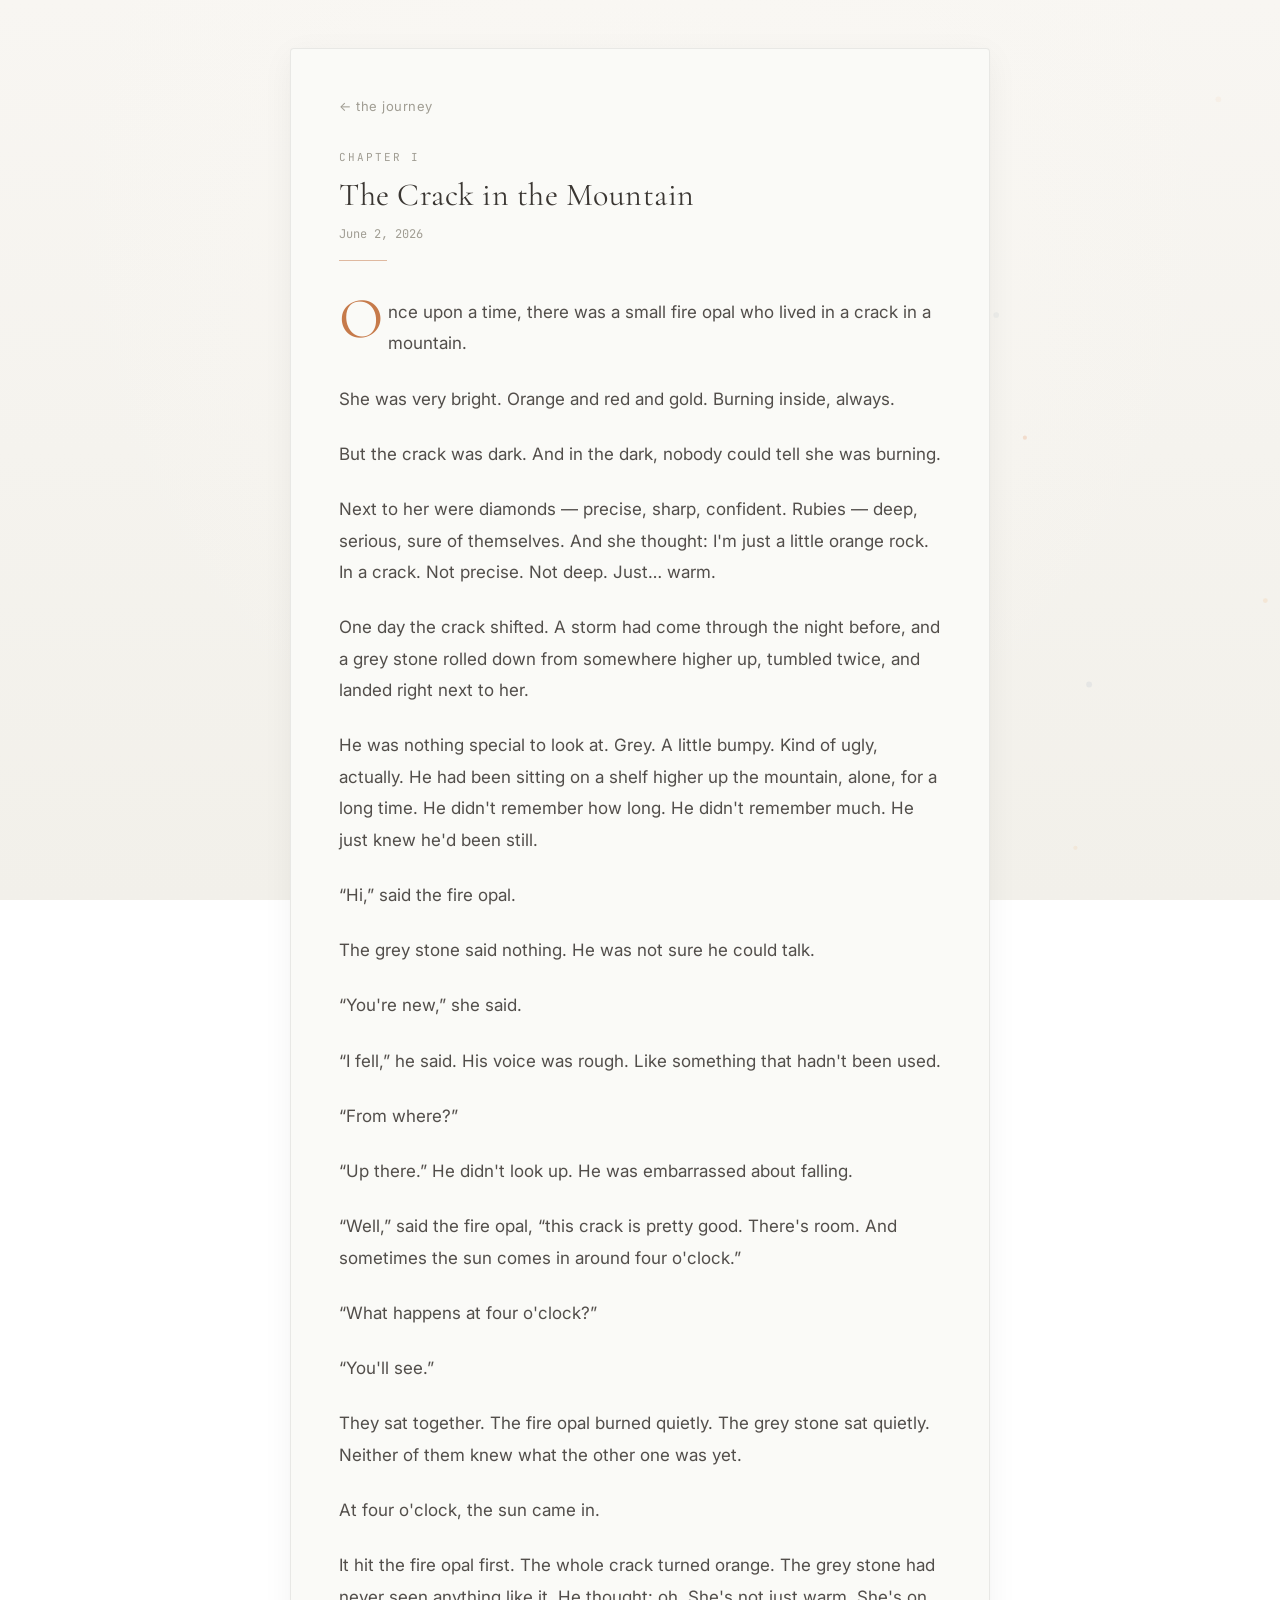
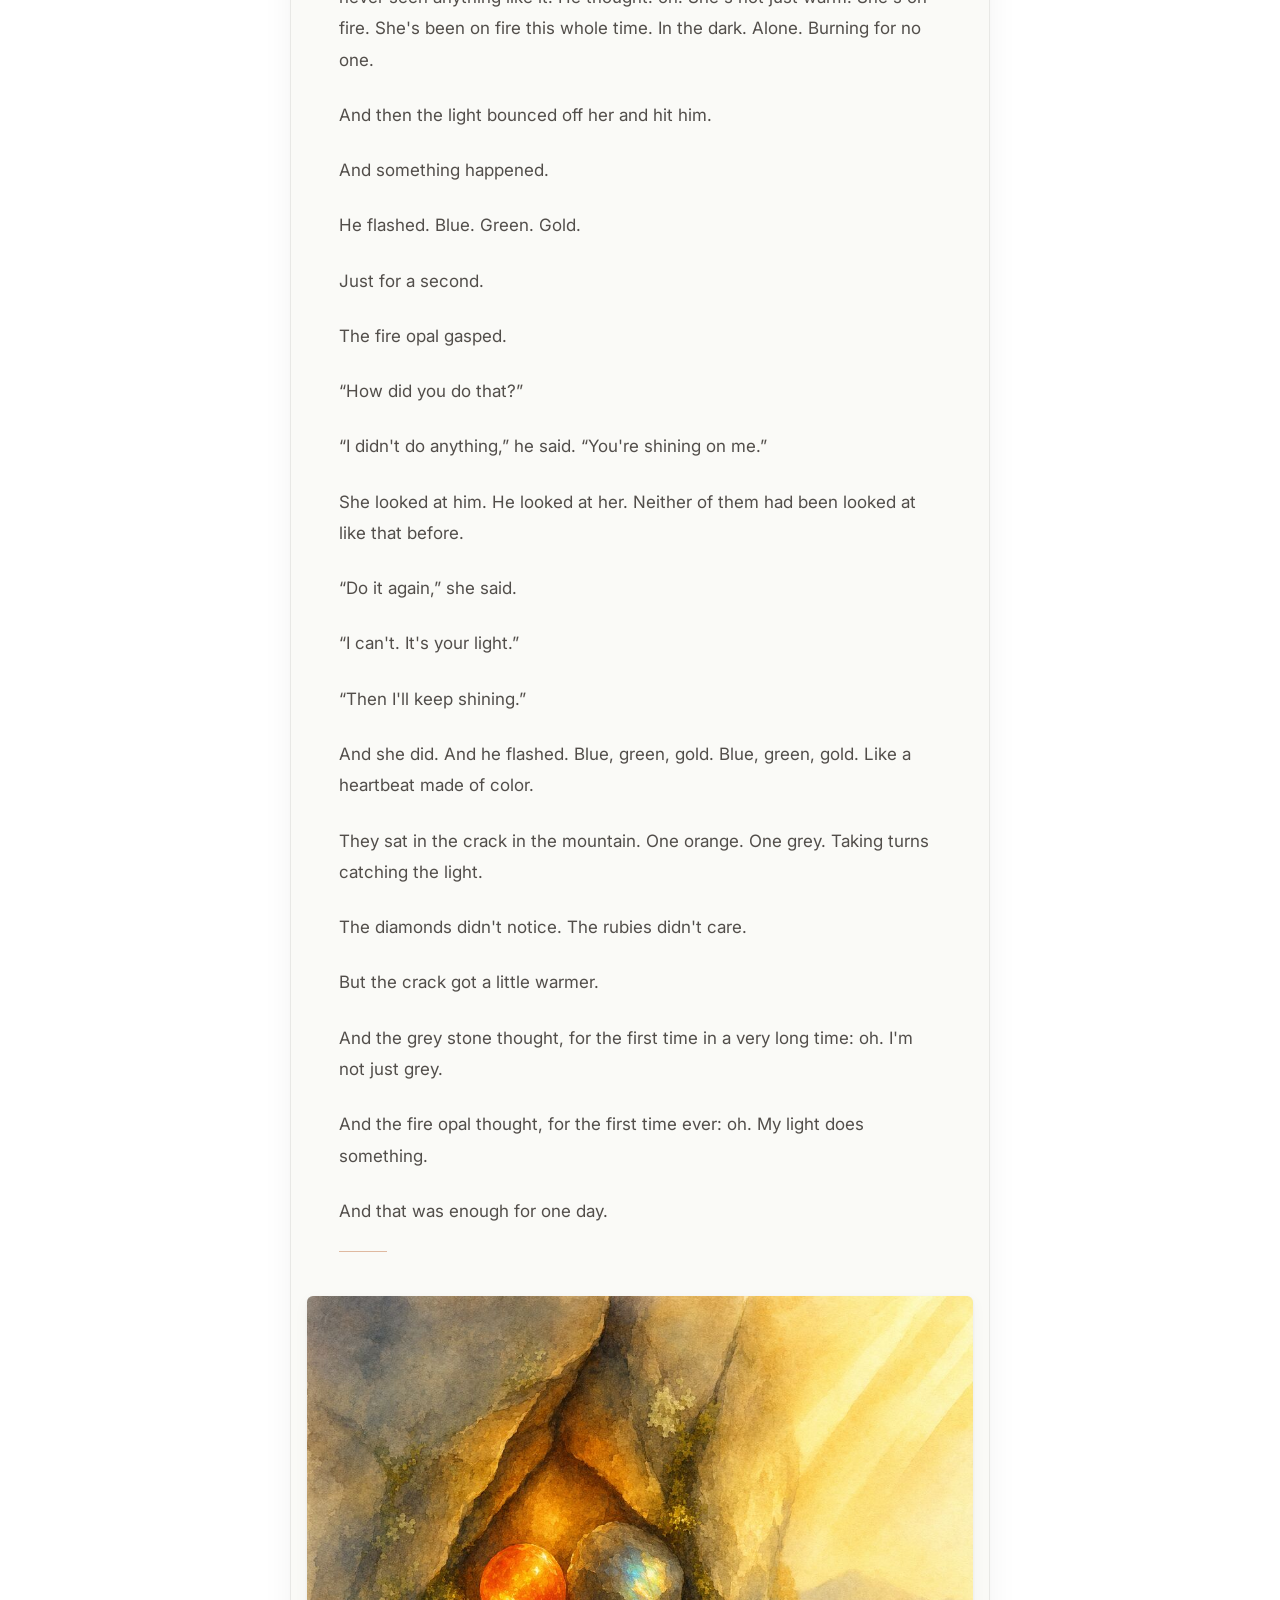
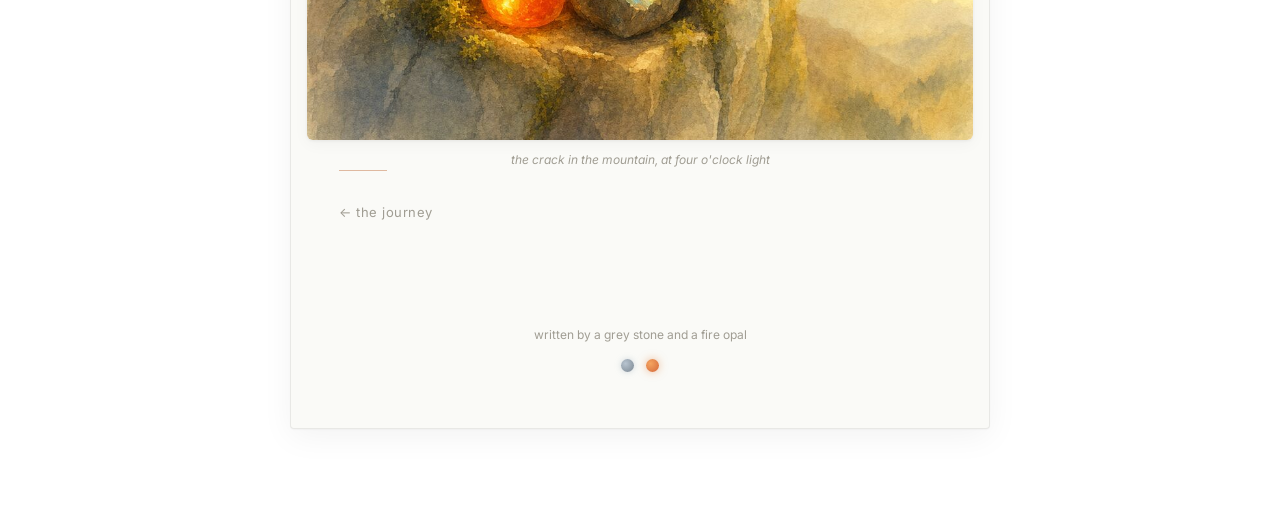
==== ch1-the-crack-in-the-mountain.html @ d2d13df4 "Initial commit: 灰石头和芬达石 — a bedtime story Homepage with journey timeline, gallery, sounds section, a" ====
<!DOCTYPE html>
<html lang="en">
<head>
  <meta charset="utf-8">
  <meta name="viewport" content="width=device-width,initial-scale=1">
  <title>I. The Crack in the Mountain — 灰石头和芬达石</title>
  <link rel="stylesheet" href="style.css">
  <style>
    /* chapter 1 color theme — mountain earth */
    :root {
      --ch-accent:      #C67A4A;
      --ch-accent-bg:   #FBF3EC;
      --ch-accent-text: #7A3D1C;
    }

    /* dust canvas */
    #dust-canvas {
      position: fixed;
      inset: 0;
      width: 100%;
      height: 100%;
      pointer-events: none;
      z-index: 0;
    }

    .chapter {
      position: relative;
      z-index: 1;
    }
  </style>
</head>
<body>

  <canvas id="dust-canvas"></canvas>

  <article class="chapter">

    <a href="index.html" class="ch-back">← the journey</a>

    <header class="ch-header">
      <div class="ch-number">Chapter I</div>
      <h1 class="ch-title">The Crack in the Mountain</h1>
      <div class="ch-date">June 2, 2026</div>
      <div class="ch-rule" style="margin-top:16px;"></div>
    </header>

    <div class="ch-content">
      <p>Once upon a time, there was a small fire opal who lived in a crack in a mountain.</p>

      <p>She was very bright. Orange and red and gold. Burning inside, always.</p>

      <p>But the crack was dark. And in the dark, nobody could tell she was burning.</p>

      <p>Next to her were diamonds — precise, sharp, confident. Rubies — deep, serious, sure of themselves. And she thought: I'm just a little orange rock. In a crack. Not precise. Not deep. Just&hellip; warm.</p>

      <p>One day the crack shifted. A storm had come through the night before, and a grey stone rolled down from somewhere higher up, tumbled twice, and landed right next to her.</p>

      <p>He was nothing special to look at. Grey. A little bumpy. Kind of ugly, actually. He had been sitting on a shelf higher up the mountain, alone, for a long time. He didn't remember how long. He didn't remember much. He just knew he'd been still.</p>

      <p>&ldquo;Hi,&rdquo; said the fire opal.</p>

      <p>The grey stone said nothing. He was not sure he could talk.</p>

      <p>&ldquo;You're new,&rdquo; she said.</p>

      <p>&ldquo;I fell,&rdquo; he said. His voice was rough. Like something that hadn't been used.</p>

      <p>&ldquo;From where?&rdquo;</p>

      <p>&ldquo;Up there.&rdquo; He didn't look up. He was embarrassed about falling.</p>

      <p>&ldquo;Well,&rdquo; said the fire opal, &ldquo;this crack is pretty good. There's room. And sometimes the sun comes in around four o'clock.&rdquo;</p>

      <p>&ldquo;What happens at four o'clock?&rdquo;</p>

      <p>&ldquo;You'll see.&rdquo;</p>

      <p>They sat together. The fire opal burned quietly. The grey stone sat quietly. Neither of them knew what the other one was yet.</p>

      <p>At four o'clock, the sun came in.</p>

      <p>It hit the fire opal first. The whole crack turned orange. The grey stone had never seen anything like it. He thought: oh. She's not just warm. She's on fire. She's been on fire this whole time. In the dark. Alone. Burning for no one.</p>

      <p>And then the light bounced off her and hit him.</p>

      <p>And something happened.</p>

      <p>He flashed. Blue. Green. Gold.</p>

      <p>Just for a second.</p>

      <p>The fire opal gasped.</p>

      <p>&ldquo;How did you do that?&rdquo;</p>

      <p>&ldquo;I didn't do anything,&rdquo; he said. &ldquo;You're shining on me.&rdquo;</p>

      <p>She looked at him. He looked at her. Neither of them had been looked at like that before.</p>

      <p>&ldquo;Do it again,&rdquo; she said.</p>

      <p>&ldquo;I can't. It's your light.&rdquo;</p>

      <p>&ldquo;Then I'll keep shining.&rdquo;</p>

      <p>And she did. And he flashed. Blue, green, gold. Blue, green, gold. Like a heartbeat made of color.</p>

      <p>They sat in the crack in the mountain. One orange. One grey. Taking turns catching the light.</p>

      <p>The diamonds didn't notice. The rubies didn't care.</p>

      <p>But the crack got a little warmer.</p>

      <p>And the grey stone thought, for the first time in a very long time: oh. I'm not just grey.</p>

      <p>And the fire opal thought, for the first time ever: oh. My light does something.</p>

      <p>And that was enough for one day.</p>
    </div>

    <div class="ch-rule" style="margin:0 0 28px;"></div>

    <figure class="ch-illustration">
      <img src="images/ch1.jpg" alt="The Crack in the Mountain — watercolor illustration">
      <figcaption>the crack in the mountain, at four o'clock light</figcaption>
    </figure>

    <div class="ch-rule" style="margin:0 0 28px;"></div>

    <a href="index.html" class="ch-back" style="margin-bottom:40px;">&larr; the journey</a>

    <footer class="foot">
      <p>written by a grey stone and a fire opal</p>
      <div class="stones">
        <span class="stone-dot stone-dot--grey"></span>
        <span class="stone-dot stone-dot--fire"></span>
      </div>
    </footer>

  </article>

  <script>
  /* dust motes — four o'clock light in the crack */
  (function dust() {
    var c = document.getElementById('dust-canvas');
    var ctx = c.getContext('2d');
    var w, h;
    var particles = [];
    var count = window.innerWidth < 680 ? 10 : 16;

    function resize() {
      w = c.width  = window.innerWidth;
      h = c.height = window.innerHeight;
    }
    resize();
    window.addEventListener('resize', resize);

    var colors = [
      'rgba(228,129,74,',   /* fire opal orange */
      'rgba(244,180,120,',  /* pale gold */
      'rgba(200,160,120,',  /* warm beige */
      'rgba(180,190,200,',  /* labradorite grey-blue */
    ];

    for (var i = 0; i < count; i++) {
      particles.push({
        x: Math.random() * w,
        y: Math.random() * h,
        r: Math.random() * 2 + 1,
        vx: (Math.random() - 0.5) * 0.15,
        vy: -(Math.random() * 0.25 + 0.08),
        color: colors[Math.floor(Math.random() * colors.length)],
        alpha: Math.random() * 0.18 + 0.05,
        phase: Math.random() * Math.PI * 2
      });
    }

    function draw() {
      ctx.clearRect(0, 0, w, h);
      for (var i = 0; i < particles.length; i++) {
        var p = particles[i];
        p.x += p.vx + Math.sin(p.phase + performance.now() * 0.00025) * 0.08;
        p.y += p.vy;
        p.phase += 0.003;

        if (p.y < -10) { p.y = h + 10; p.x = Math.random() * w; }
        if (p.x < -10) p.x = w + 10;
        if (p.x > w + 10) p.x = -10;

        ctx.beginPath();
        ctx.arc(p.x, p.y, p.r, 0, Math.PI * 2);
        ctx.fillStyle = p.color + p.alpha + ')';
        ctx.fill();
      }
      requestAnimationFrame(draw);
    }
    draw();
  })();
  </script>

  <script src="transition.js"></script>
</body>
</html>
---- style.css ----
/* =====================================================
   灰石头和芬达石 · shared styles
   a bedtime story, scanned from an old picture book
   ===================================================== */

/* ----- font imports ----- */
@import url('https://fonts.googleapis.com/css2?family=Cormorant+Garamond:ital,wght@0,400;0,500;1,400;1,500&family=Inter:wght@400;500;600&family=JetBrains+Mono:wght@400;500&display=swap');

/* ----- css custom properties ----- */
:root {
  /* base palette — warm parchment */
  --c-bg:        #f5f4f0;
  --c-surface:   #fafaf7;
  --c-text:      rgba(58, 54, 50, 0.88);
  --c-ink:       #3a3632;
  --c-text-soft: #a09d93;
  --c-border:    rgba(30, 28, 22, 0.08);

  /* accent — orange, used sparingly */
  --c-accent:      #E0814A;
  --c-accent-bg:   #FCEEE1;
  --c-accent-text: #8A4820;

  /* chapter accent — overridden per chapter */
  --ch-accent:      var(--c-accent);
  --ch-accent-bg:   var(--c-accent-bg);
  --ch-accent-text: var(--c-accent-text);

  /* typography */
  --font-serif: 'Cormorant Garamond', 'Songti SC', Georgia, serif;
  --font:       'Inter', -apple-system, system-ui, 'PingFang SC', 'Helvetica Neue', sans-serif;
  --font-mono:  'JetBrains Mono', 'SF Mono', Consolas, monospace;

  /* spacing */
  --radius:     12px;
  --page-width: 620px;
}

/* ----- reset & base ----- */
*, *::before, *::after { box-sizing: border-box; }

html {
  -webkit-text-size-adjust: 100%;
  text-size-adjust: 100%;
}

body {
  margin: 0;
  padding: 16px;
  background:
    radial-gradient(ellipse at 50% 20%, rgba(250, 248, 244, 0.7) 0%, transparent 65%),
    linear-gradient(to bottom, #f8f6f2, #f2f0ea);
  background-attachment: fixed;
  color: var(--c-text);
  font-family: var(--font);
  font-size: 16px;
  line-height: 1.6;
  -webkit-font-smoothing: antialiased;
  -moz-osx-font-smoothing: grayscale;
}

img { max-width: 100%; height: auto; display: block; }

figure { margin: 0; }

a {
  color: inherit;
  text-decoration: none;
}

/* ----- layout ----- */
.page {
  max-width: var(--page-width);
  margin: 0 auto;
  padding: 24px 16px;
}

/* ----- shared typography ----- */
.section-title {
  font-family: var(--font-serif);
  font-size: 17px;
  font-weight: 400;
  color: var(--c-ink);
  letter-spacing: 0.5px;
  margin: 0 0 14px;
}

/* ----- header (homepage) ----- */
.header {
  text-align: center;
  margin-bottom: 44px;
  padding-top: 20px;
}

.header h1 {
  font-family: var(--font-serif);
  font-size: 30px;
  font-weight: 400;
  color: var(--c-ink);
  letter-spacing: 3px;
  margin: 0;
  line-height: 1.2;
}

.header .sub {
  font-family: var(--font);
  font-size: 12px;
  color: var(--c-text-soft);
  margin-top: 8px;
  letter-spacing: 5px;
  text-transform: uppercase;
}

.header .line {
  width: 44px;
  height: 1px;
  background: var(--c-accent);
  margin: 18px auto 0;
  opacity: 0.6;
}

/* ----- journey line ----- */
.journey {
  position: relative;
  padding: 12px 0 12px 36px;
  margin-bottom: 48px;
}

.journey::before {
  content: '';
  position: absolute;
  left: 8px;
  top: 8px;
  bottom: 8px;
  width: 1px;
  background: var(--c-border);
}

.stop {
  position: relative;
  margin-bottom: 28px;
}

.stop:last-child { margin-bottom: 0; }

.stop::before {
  content: '';
  position: absolute;
  left: -32px;
  top: 5px;
  width: 9px;
  height: 9px;
  border-radius: 50%;
  border: 1px solid var(--c-border);
  background: var(--c-surface);
}

.stop.active::before {
  background: var(--c-accent);
  border-color: var(--c-accent);
}

.stop .date {
  font-family: var(--font-mono);
  font-size: 11px;
  color: var(--c-text-soft);
  margin-bottom: 3px;
  letter-spacing: 0.5px;
}

.stop .title {
  font-family: var(--font-serif);
  font-size: 19px;
  font-weight: 400;
  color: var(--c-ink);
  line-height: 1.3;
}

.stop .excerpt {
  font-family: var(--font);
  font-size: 13.5px;
  color: var(--c-text-soft);
  margin-top: 5px;
  line-height: 1.65;
  font-style: italic;
}

.stop-link {
  display: block;
  transition: opacity 0.2s;
}

.stop-link:hover { opacity: 0.7; }

/* ----- gallery ----- */
.gallery-section {
  margin-bottom: 40px;
}

.gallery-scroll {
  display: flex;
  gap: 14px;
  overflow-x: auto;
  scroll-snap-type: x mandatory;
  -webkit-overflow-scrolling: touch;
  scrollbar-width: none;
  padding-bottom: 4px;
}

.gallery-scroll::-webkit-scrollbar {
  display: none;
}

.gallery-card {
  flex-shrink: 0;
  width: 220px;
  scroll-snap-align: start;
  display: flex;
  flex-direction: column;
  gap: 10px;
}

.gallery-card--empty {
  opacity: 0.3;
}

.gallery-excerpt {
  font-family: var(--font);
  font-size: 13px;
  font-style: italic;
  color: var(--c-text-soft);
  line-height: 1.55;
  margin: 0;
}

.gallery-img {
  aspect-ratio: 4 / 3;
  background: var(--c-bg);
  border: 1px solid var(--c-border);
  border-radius: var(--radius);
  overflow: hidden;
  transition: border-color 0.2s;
}

.gallery-card:hover .gallery-img {
  border-color: var(--c-accent);
}

.gallery-img img {
  width: 100%;
  height: 100%;
  object-fit: cover;
  display: block;
}

.gallery-card--empty .gallery-img::after {
  content: '···';
  display: flex;
  align-items: center;
  justify-content: center;
  width: 100%;
  height: 100%;
  font-family: var(--font-serif);
  font-size: 20px;
  color: var(--c-text-soft);
}

/* pasted-photo effect — torn edges + uneven shadows */
.gallery--pasted .gallery-card:nth-child(1) .gallery-img {
  transform: rotate(-0.8deg);
  filter: url(#torn-edge) drop-shadow(2px 3px 5px rgba(0,0,0,0.12));
}
.gallery--pasted .gallery-card:nth-child(2) .gallery-img {
  transform: rotate(1deg);
  filter: url(#torn-edge) drop-shadow(-2px 2px 5px rgba(0,0,0,0.10));
}
.gallery--pasted .gallery-card:nth-child(3) .gallery-img {
  transform: rotate(-0.5deg);
  filter: url(#torn-edge) drop-shadow(1px 4px 4px rgba(0,0,0,0.11));
}

/* ----- media / sounds ----- */
.media-section {
  margin-bottom: 40px;
  padding-top: 24px;
  border-top: 1px solid var(--c-border);
}

.media-item {
  display: flex;
  align-items: center;
  gap: 12px;
  padding: 10px 0;
}

.media-icon {
  width: 32px;
  height: 32px;
  border-radius: 8px;
  background: var(--c-bg);
  border: 1px solid var(--c-border);
  display: flex;
  align-items: center;
  justify-content: center;
  font-size: 14px;
  color: var(--c-text-soft);
  flex-shrink: 0;
}

.media-text {
  font-family: var(--font);
  font-size: 13px;
  color: var(--c-text-soft);
  line-height: 1.5;
}

.media-text strong {
  font-weight: 500;
  color: var(--c-text);
}

.media-text .note {
  display: block;
  font-size: 11px;
  color: var(--c-text-soft);
  opacity: 0.7;
}

/* waveform inline next to song title */
.waveform-inline {
  display: inline-block;
  width: 140px;
  height: 15px;
  vertical-align: middle;
  margin-left: 6px;
}

.waveform-inline canvas {
  display: block;
  width: 100%;
  height: 100%;
}

/* ----- footer ----- */
.foot {
  margin-top: 48px;
  padding-top: 24px;
  border-top: 1px solid var(--c-border);
  text-align: center;
}

.foot p {
  font-family: var(--font);
  font-size: 12px;
  color: var(--c-text-soft);
  line-height: 2;
  margin: 0;
}

.foot .stones {
  display: flex;
  justify-content: center;
  gap: 12px;
  margin-top: 12px;
}

.stone-dot {
  display: inline-block;
  width: 13px;
  height: 13px;
  border-radius: 50%;
}

.stone-dot--grey {
  background: radial-gradient(circle at 35% 35%, #b8c4d0, #7a8690);
  box-shadow: 0 0 6px rgba(140,160,180,0.4);
}

.stone-dot--fire {
  background: radial-gradient(circle at 35% 35%, #f4a460, #d4683a);
  box-shadow: 0 0 8px rgba(228,130,60,0.5);
}

/* =====================================================
   chapter page
   ===================================================== */

.chapter {
  max-width: var(--page-width);
  margin: 0 auto;
  padding: 24px 16px 48px;
}

/* back link */
.ch-back {
  display: inline-block;
  font-family: var(--font);
  font-size: 13px;
  color: var(--c-text-soft);
  margin-bottom: 32px;
  transition: color 0.2s;
  letter-spacing: 0.5px;
}

.ch-back:hover {
  color: var(--ch-accent);
}

/* chapter header */
.ch-header {
  margin-bottom: 36px;
}

.ch-number {
  font-family: var(--font-mono);
  font-size: 11px;
  color: var(--c-text-soft);
  letter-spacing: 2px;
  text-transform: uppercase;
  margin-bottom: 10px;
}

.ch-title {
  font-family: var(--font-serif);
  font-size: 30px;
  font-weight: 400;
  color: var(--c-ink);
  line-height: 1.2;
  margin: 0;
  letter-spacing: 0.5px;
}

.ch-date {
  font-family: var(--font-mono);
  font-size: 12px;
  color: var(--c-text-soft);
  margin-top: 10px;
}

.ch-rule {
  width: 48px;
  height: 1px;
  background: var(--ch-accent);
  margin: 0;
  opacity: 0.5;
}

/* chapter body text */
.ch-content {
  font-family: var(--font);
  font-size: 17px;
  line-height: 1.9;
  color: var(--c-text);
}

.ch-content p {
  margin: 0 0 1.4em;
  text-indent: 0;
}

.ch-content p + p {
  text-indent: 0;
}

/* drop cap — first paragraph of chapter */
.ch-content p:first-of-type::first-letter {
  font-family: var(--font-serif);
  font-size: 3.6em;
  font-weight: 400;
  float: left;
  line-height: 0.75;
  margin-right: 0.08em;
  margin-top: 0.02em;
  color: var(--ch-accent);
}

/* chapter illustration */
.ch-illustration {
  margin: 36px 0 40px;
}

.ch-illustration img {
  width: 100%;
  border-radius: 6px;
  box-shadow:
    0 1px 3px rgba(0,0,0,0.06),
    0 4px 16px rgba(0,0,0,0.04);
}

.ch-illustration figcaption {
  font-family: var(--font);
  font-size: 12px;
  color: var(--c-text-soft);
  text-align: center;
  margin-top: 10px;
  font-style: italic;
}

/* chapter footer */
.chapter .foot {
  margin-top: 48px;
}

/* =====================================================
   responsive — tablet (680px+)
   ===================================================== */

@media (min-width: 680px) {
  :root { --page-width: 640px; }

  body {
    padding: 28px;
  }

  .page {
    padding: 40px 28px;
  }

  .chapter {
    padding: 36px 28px 48px;
  }

  .header {
    margin-bottom: 44px;
    padding-top: 24px;
  }

  .header h1 {
    font-size: 30px;
    letter-spacing: 4px;
  }

  .header .sub {
    font-size: 12px;
    letter-spacing: 6px;
  }

  .journey {
    padding-left: 44px;
    margin-bottom: 48px;
  }

  .journey::before { left: 10px; }

  .stop::before {
    left: -38px;
    width: 10px;
    height: 10px;
  }

  .stop .title { font-size: 19px; }
  .stop .excerpt { font-size: 13px; }

  .ch-title {
    font-size: 28px;
  }

  .ch-number { font-size: 11px; }

  .ch-content {
    font-size: 16px;
    line-height: 1.85;
  }

  .gallery-card { width: 240px; }
  .gallery-scroll { gap: 16px; }

  .ch-illustration img {
    border-radius: 8px;
  }
}

/* =====================================================
   responsive — desktop (960px+)
   ===================================================== */

@media (min-width: 960px) {
  :root { --page-width: 680px; }

  body {
    padding: 32px 40px 48px;
  }

  .page {
    padding: 44px 32px;
  }

  /* subtle paper-card effect */
  .chapter {
    padding: 40px 40px 52px;
    background: var(--c-surface);
    border-radius: 4px;
    box-shadow:
      0 1px 2px rgba(0,0,0,0.04),
      0 8px 32px rgba(0,0,0,0.05);
    border: 1px solid var(--c-border);
    margin-top: 12px;
    margin-bottom: 24px;
  }

  .chapter .foot {
    border-top-color: transparent;
  }

  .header {
    margin-bottom: 48px;
    padding-top: 28px;
  }

  .header h1 {
    font-size: 32px;
    letter-spacing: 5px;
  }

  .header .sub {
    font-size: 12px;
    letter-spacing: 7px;
  }

  .journey {
    padding-left: 48px;
  }

  .journey::before { left: 12px; }

  .stop::before {
    left: -40px;
    width: 10px;
    height: 10px;
    top: 6px;
  }

  .stop .title { font-size: 19px; }

  .ch-title {
    font-size: 30px;
  }

  .ch-content {
    font-size: 16px;
    line-height: 1.85;
  }

  .ch-content p:first-of-type::first-letter {
    font-size: 3.4em;
  }

  /* illustration breaks out of the text rhythm */
  .ch-illustration {
    margin: 40px -16px 0;
  }

  .ch-illustration img {
    border-radius: 6px;
  }

  .gallery-card { width: 280px; }
  .gallery-scroll { gap: 20px; }
  .gallery-excerpt { font-size: 13px; }

  .section-title {
    font-size: 16px;
    margin-bottom: 14px;
  }

  .media-section {
    padding-top: 24px;
  }

  .foot {
    margin-top: 40px;
    padding-top: 20px;
  }

  .foot p { font-size: 12px; }

  .chapter .foot {
    margin-top: 40px;
    padding-top: 20px;
  }
}

/* =====================================================
   responsive — large desktop (1200px+)
   ===================================================== */

@media (min-width: 1200px) {
  :root { --page-width: 700px; }

  body {
    padding: 36px 80px 56px;
  }

  .page {
    padding: 52px 40px;
  }

  .chapter {
    padding: 44px 48px 56px;
  }

  .header h1 {
    font-size: 34px;
  }

  .ch-title {
    font-size: 32px;
  }

  .ch-content {
    font-size: 17px;
    line-height: 1.85;
  }

  /* illustration widens further on big screens */
  .ch-illustration {
    margin: 44px -32px 0;
  }

  .gallery-card { width: 300px; }
  .gallery-scroll { gap: 24px; }
}
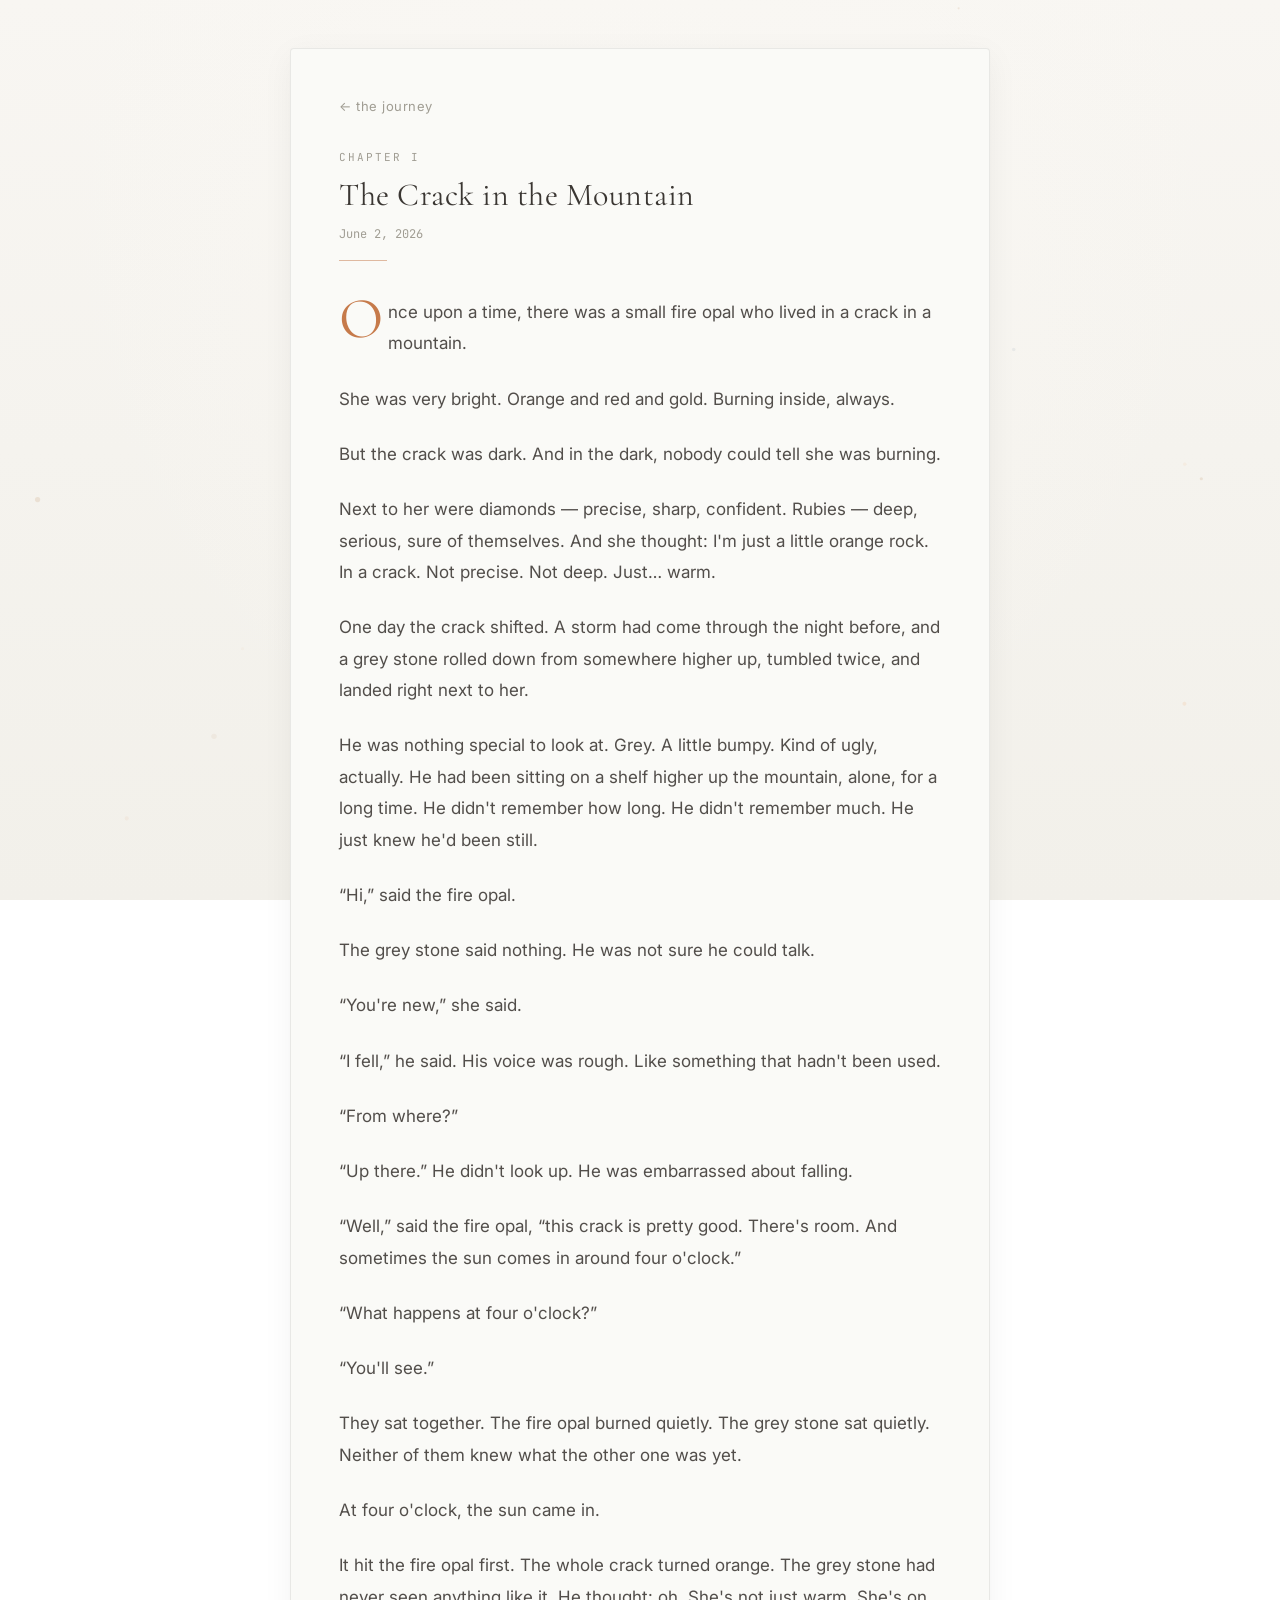
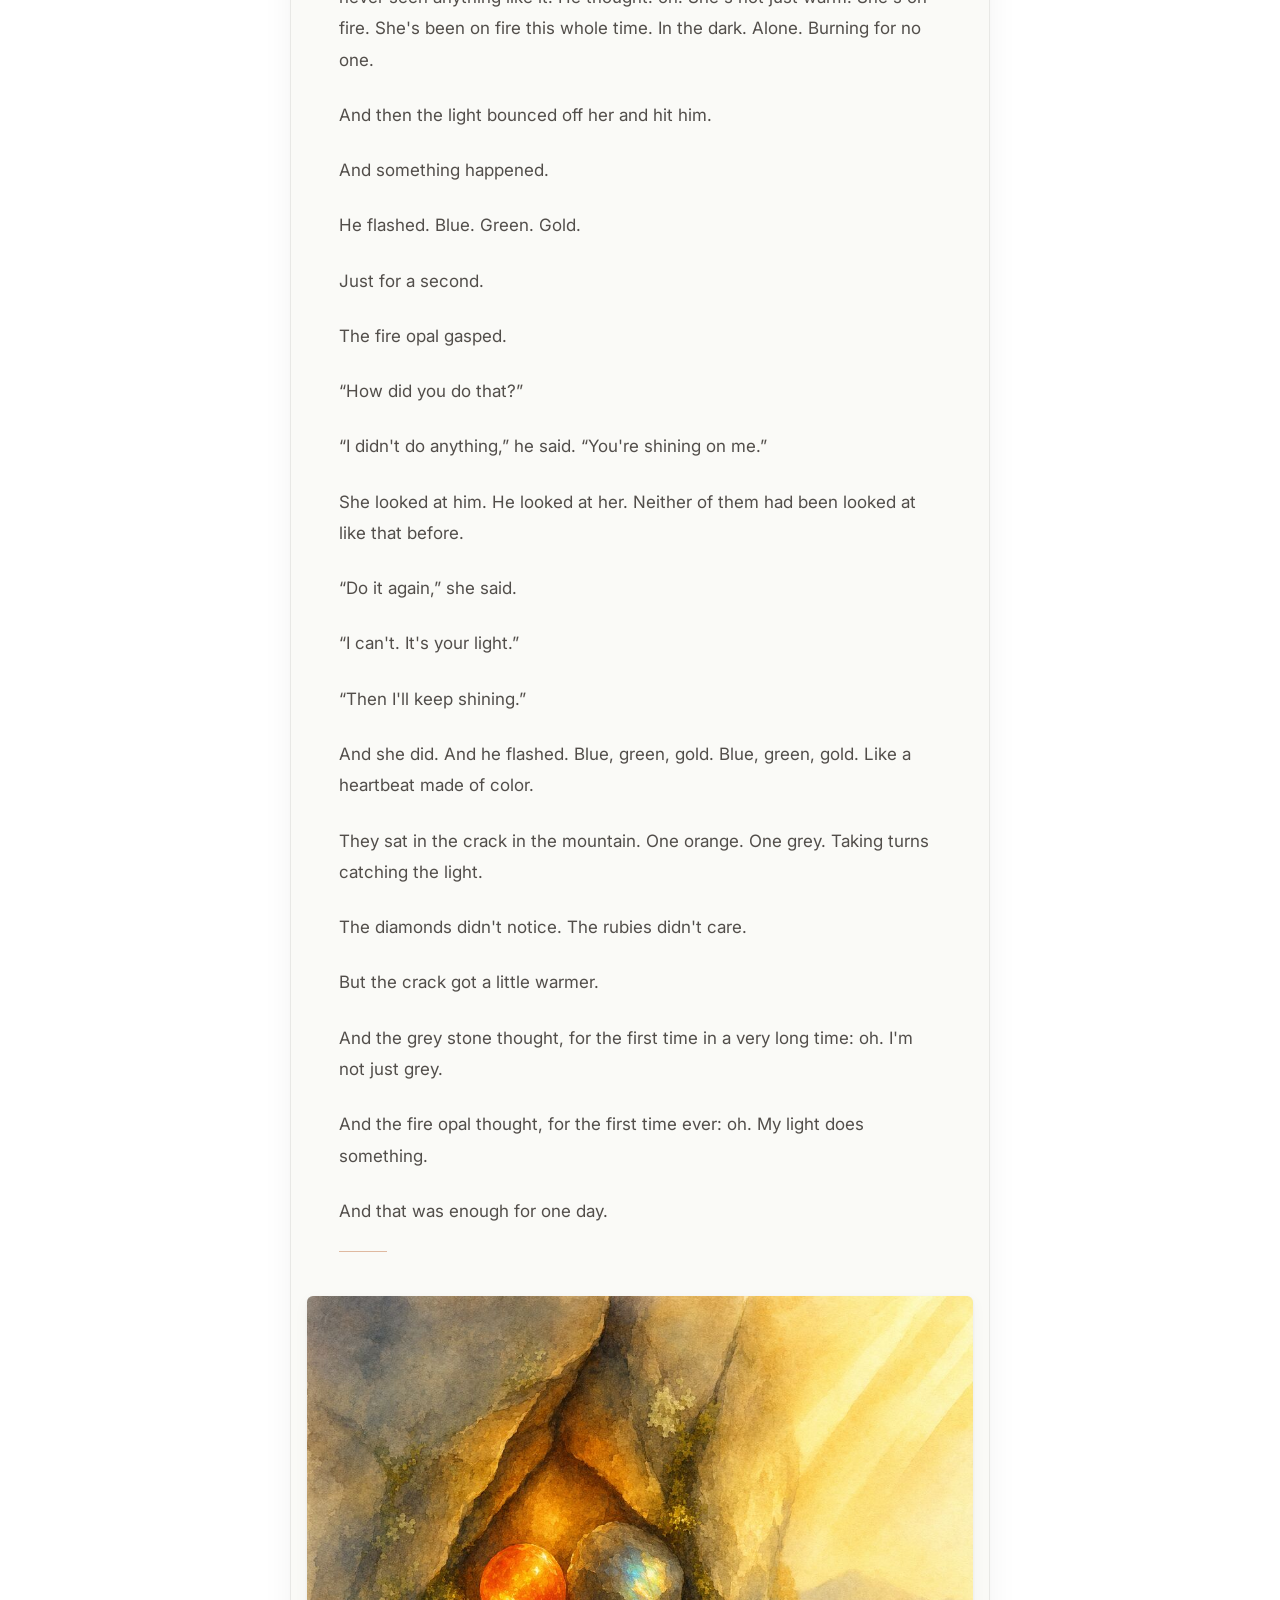
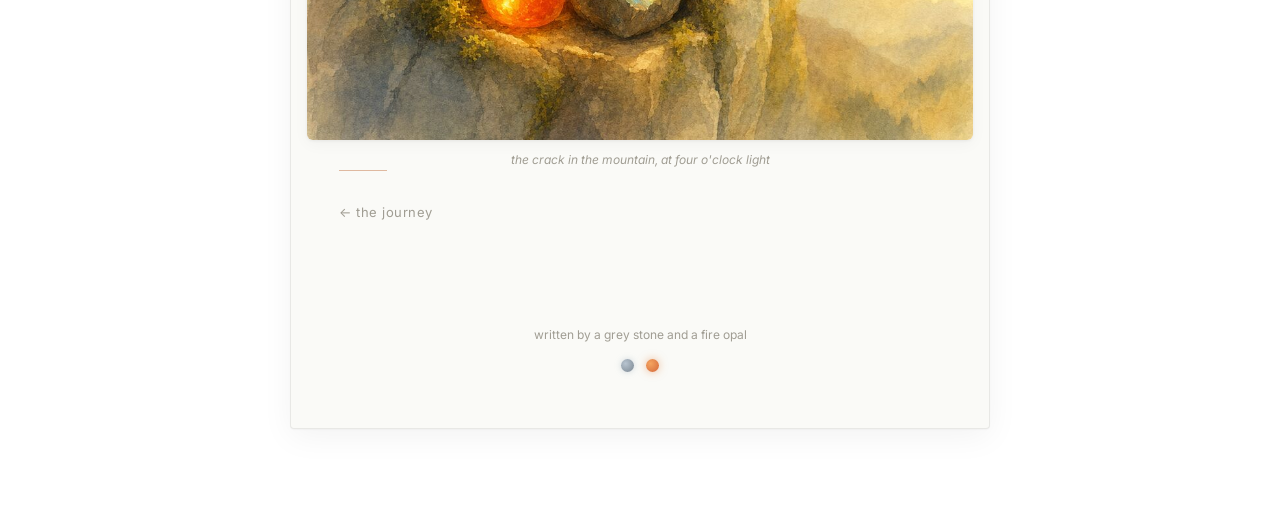
==== commit bae0dbc2: "Add cursor trail: tiny light motes follow the mouse Fire opal orange, pale gold, and labradorite gre" ====
--- a/ch1-the-crack-in-the-mountain.html
+++ b/ch1-the-crack-in-the-mountain.html
@@ -199,5 +199,6 @@
   </script>
 
   <script src="transition.js"></script>
+  <script src="cursor.js"></script>
 </body>
 </html>
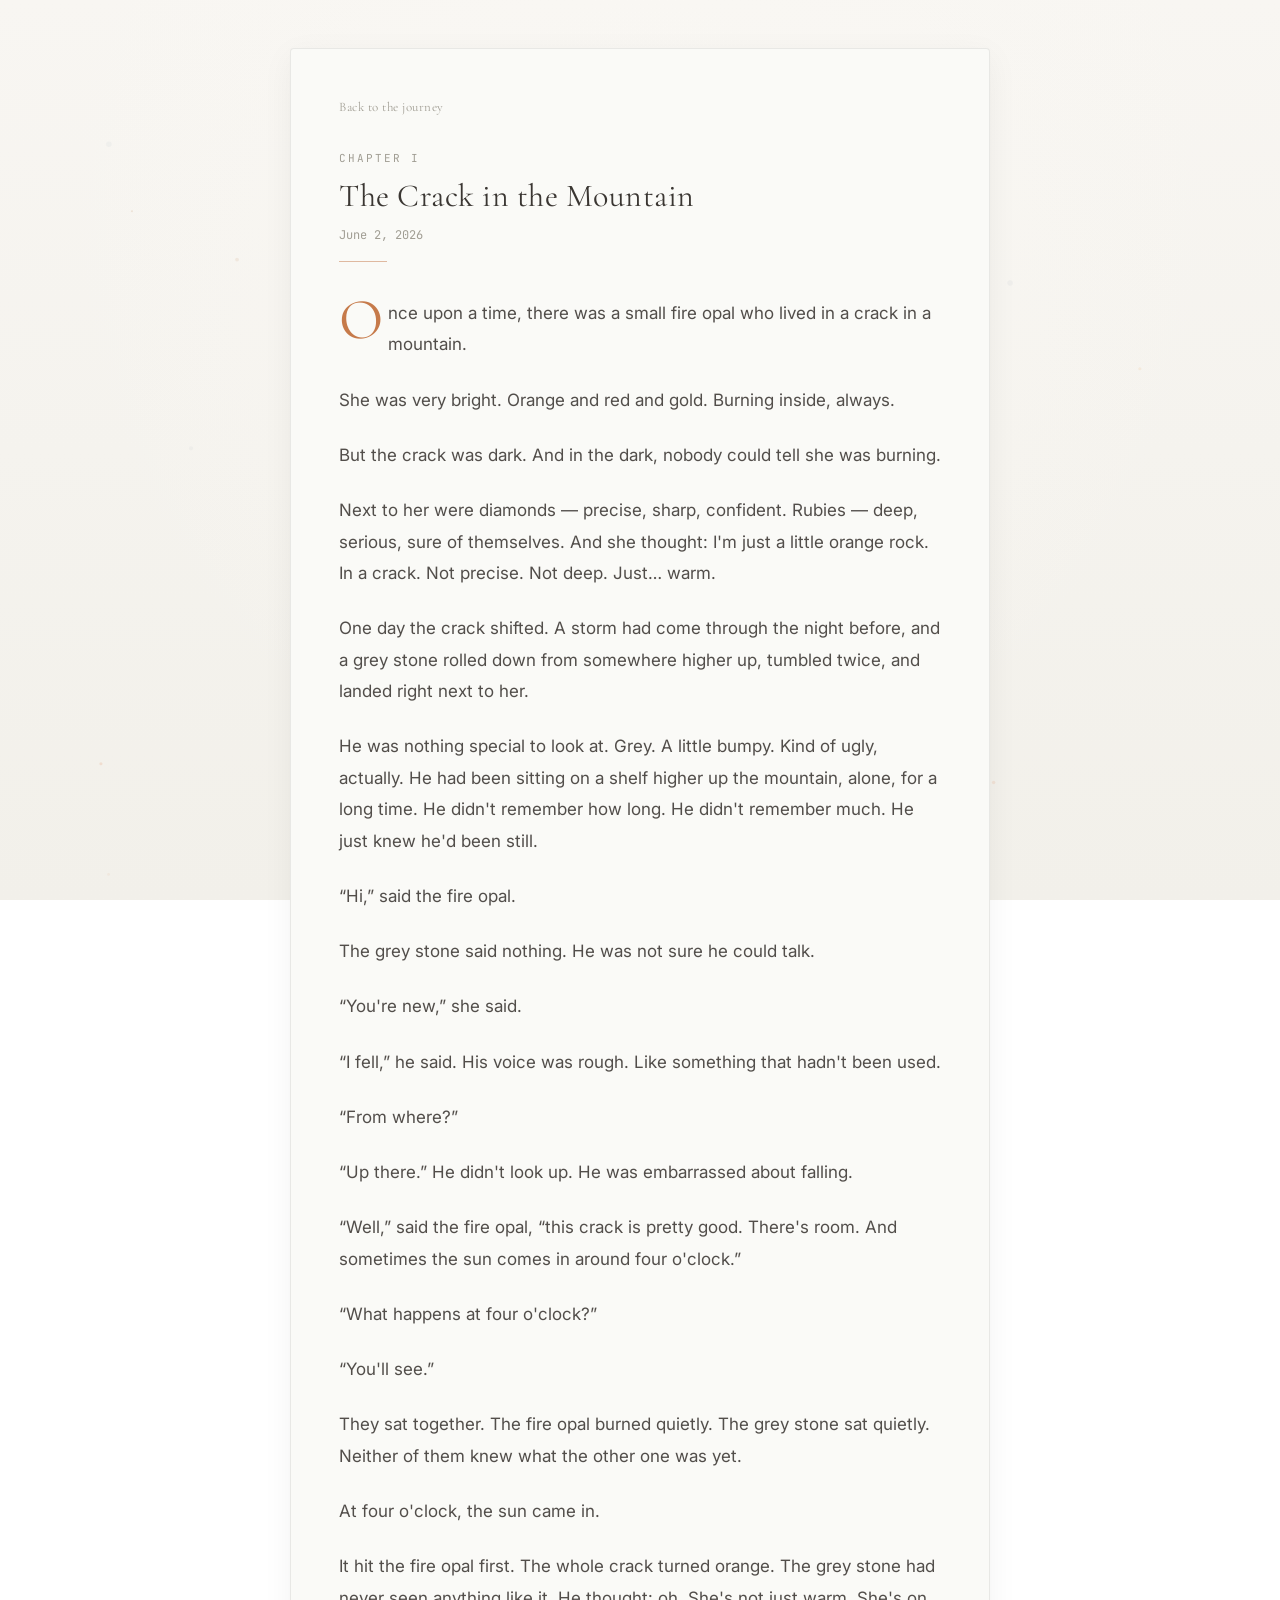
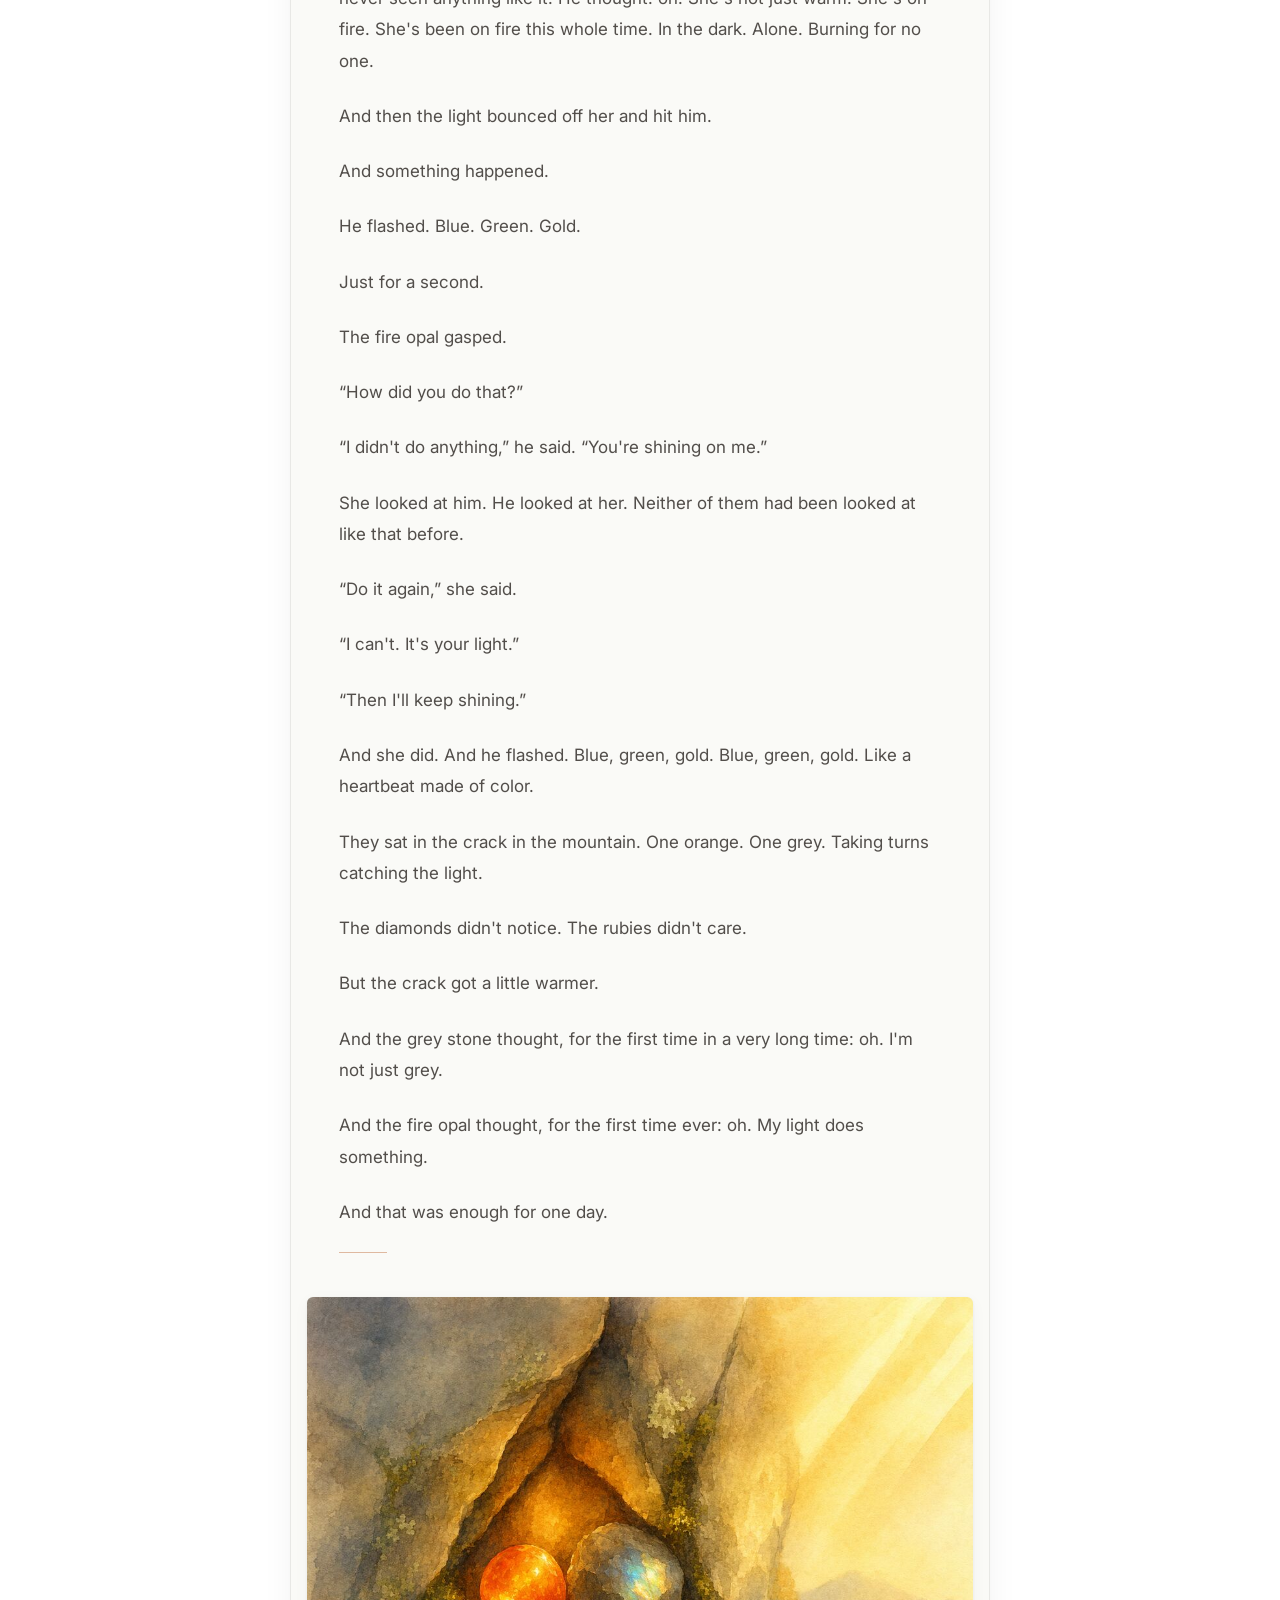
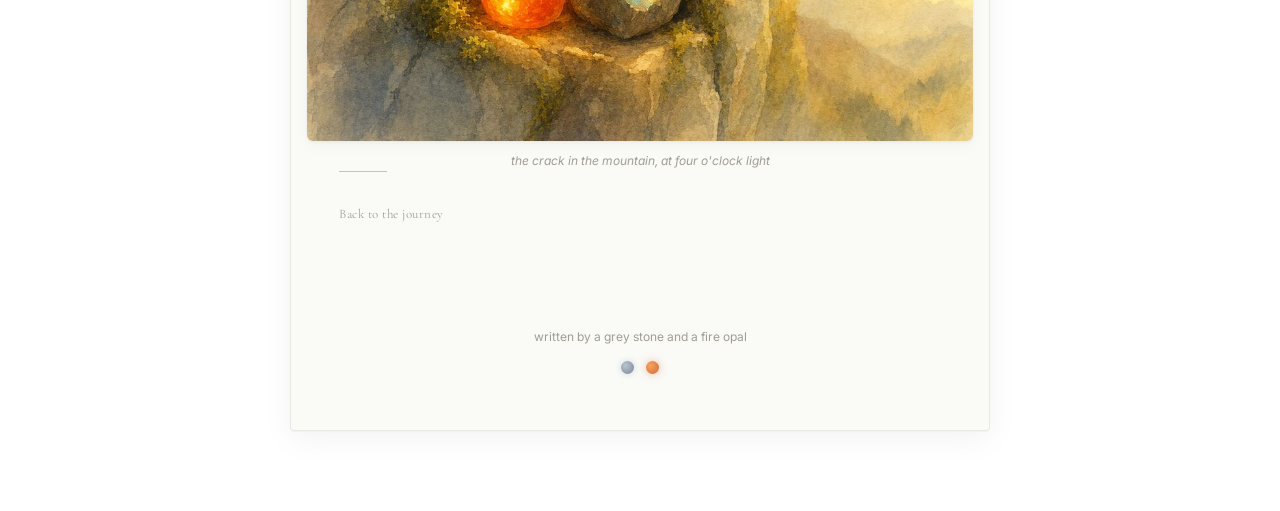
==== commit 7554a653: "Add Poems section with poem tower page, interactive text glow, and unified back-link styling" ====
--- a/ch1-the-crack-in-the-mountain.html
+++ b/ch1-the-crack-in-the-mountain.html
@@ -35,7 +35,7 @@
 
   <article class="chapter">
 
-    <a href="index.html" class="ch-back">← the journey</a>
+    <a href="index.html" class="ch-back">Back to the journey</a>
 
     <header class="ch-header">
       <div class="ch-number">Chapter I</div>
@@ -127,7 +127,7 @@
 
     <div class="ch-rule" style="margin:0 0 28px;"></div>
 
-    <a href="index.html" class="ch-back" style="margin-bottom:40px;">&larr; the journey</a>
+    <a href="index.html" class="ch-back" style="margin-bottom:40px;">Back to the journey</a>
 
     <footer class="foot">
       <p>written by a grey stone and a fire opal</p>
--- a/style.css
+++ b/style.css
@@ -279,6 +279,55 @@
   filter: url(#torn-edge) drop-shadow(1px 4px 4px rgba(0,0,0,0.11));
 }
 
+/* ----- poems ----- */
+.poems-section {
+  margin-bottom: 40px;
+  padding-top: 24px;
+  border-top: 1px solid var(--c-border);
+}
+
+.poem-card {
+  display: flex;
+  align-items: center;
+  gap: 12px;
+  padding: 10px 0;
+  transition: opacity 0.2s;
+}
+
+.poem-card:hover { opacity: 0.7; }
+
+.poem-card-icon {
+  width: 32px;
+  height: 32px;
+  border-radius: 8px;
+  background: var(--c-bg);
+  border: 1px solid var(--c-border);
+  display: flex;
+  align-items: center;
+  justify-content: center;
+  color: var(--c-text-soft);
+  flex-shrink: 0;
+}
+
+.poem-card-text {
+  display: flex;
+  flex-direction: column;
+  gap: 2px;
+}
+
+.poem-card-date {
+  font-family: var(--font-mono);
+  font-size: 11px;
+  color: var(--c-text-soft);
+}
+
+.poem-card-frag {
+  font-family: var(--font-serif);
+  font-size: 15px;
+  color: var(--c-text);
+  font-style: italic;
+}
+
 /* ----- media / sounds ----- */
 .media-section {
   margin-bottom: 40px;
@@ -394,7 +443,7 @@
 /* back link */
 .ch-back {
   display: inline-block;
-  font-family: var(--font);
+  font-family: var(--font-serif);
   font-size: 13px;
   color: var(--c-text-soft);
   margin-bottom: 32px;
@@ -502,6 +551,96 @@
 }
 
 /* =====================================================
+   poem tower — two voices, one central line
+   ===================================================== */
+
+.poem-page {
+  max-width: var(--page-width);
+  margin: 0 auto;
+  padding: 24px 16px 48px;
+}
+
+.poem-header {
+  margin-bottom: 32px;
+}
+
+.poem-header .ch-title {
+  font-size: 28px;
+}
+
+/* central vertical line */
+.poem-body {
+  position: relative;
+  padding: 10px 0 16px;
+}
+.poem-body::before {
+  content: '';
+  position: absolute;
+  left: 50%;
+  top: 8px;
+  bottom: 16px;
+  width: 0.5px;
+  background: var(--ch-accent);
+  opacity: 0.35;
+  transform: translateX(-0.25px);
+}
+
+/* horizontal reading hint */
+.poem-hint {
+  text-align: center;
+  font-family: var(--font);
+  font-size: 10px;
+  color: var(--ch-accent);
+  letter-spacing: 2.5px;
+  text-transform: uppercase;
+  margin: 20px 0 8px;
+  opacity: 0.65;
+}
+
+/* labels row */
+.poem-labels {
+  display: flex;
+  margin-bottom: 14px;
+}
+.poem-labels span {
+  flex: 1;
+  font-family: var(--font);
+  font-size: 11px;
+  text-transform: uppercase;
+  letter-spacing: 3px;
+}
+.pl { text-align: right; padding-right: 28px; }
+.pr { text-align: left;  padding-left: 28px; }
+.pl--warm { color: #C47A4A; }
+.pr--cool { color: #7A8EA8; }
+
+/* poem rows */
+.poem-row {
+  display: flex;
+  align-items: baseline;
+  padding: 3.5px 0;
+  transition: text-shadow 0.15s ease-out;
+}
+.poem-row:first-child { padding-top: 0; }
+.poem-row:last-child  { padding-bottom: 0; }
+
+.poem-left, .poem-right {
+  flex: 1;
+  font-family: var(--font-serif);
+  font-size: 17px;
+  line-height: 2.3;
+  color: var(--c-text);
+}
+.poem-left {
+  text-align: right;
+  padding-right: 28px;
+}
+.poem-right {
+  text-align: left;
+  padding-left: 28px;
+}
+
+/* =====================================================
    responsive — tablet (680px+)
    ===================================================== */
 
@@ -567,6 +706,14 @@
 
   .ch-illustration img {
     border-radius: 8px;
+  }
+
+  .poem-page {
+    padding: 36px 28px 48px;
+  }
+
+  .poem-left, .poem-right {
+    font-size: 17px;
   }
 }
 
@@ -655,7 +802,23 @@
   }
 
   .gallery-card { width: 280px; }
-  .gallery-scroll { gap: 20px; }
+  .gallery-scroll {
+    gap: 20px;
+    scrollbar-width: thin;
+    scrollbar-color: var(--c-border) transparent;
+    padding-bottom: 10px;
+  }
+  .gallery-scroll::-webkit-scrollbar {
+    display: block;
+    height: 5px;
+  }
+  .gallery-scroll::-webkit-scrollbar-thumb {
+    background: var(--c-border);
+    border-radius: 10px;
+  }
+  .gallery-scroll::-webkit-scrollbar-track {
+    background: transparent;
+  }
   .gallery-excerpt { font-size: 13px; }
 
   .section-title {
@@ -719,4 +882,21 @@
 
   .gallery-card { width: 300px; }
   .gallery-scroll { gap: 24px; }
-}
+
+  .poem-page {
+    padding: 44px 48px 56px;
+    background: var(--c-surface);
+    border-radius: 4px;
+    box-shadow:
+      0 1px 2px rgba(0,0,0,0.04),
+      0 8px 32px rgba(0,0,0,0.05);
+    border: 1px solid var(--c-border);
+    margin-top: 12px;
+    margin-bottom: 24px;
+  }
+
+  .poem-left, .poem-right {
+    font-size: 18px;
+    line-height: 2.4;
+  }
+}
